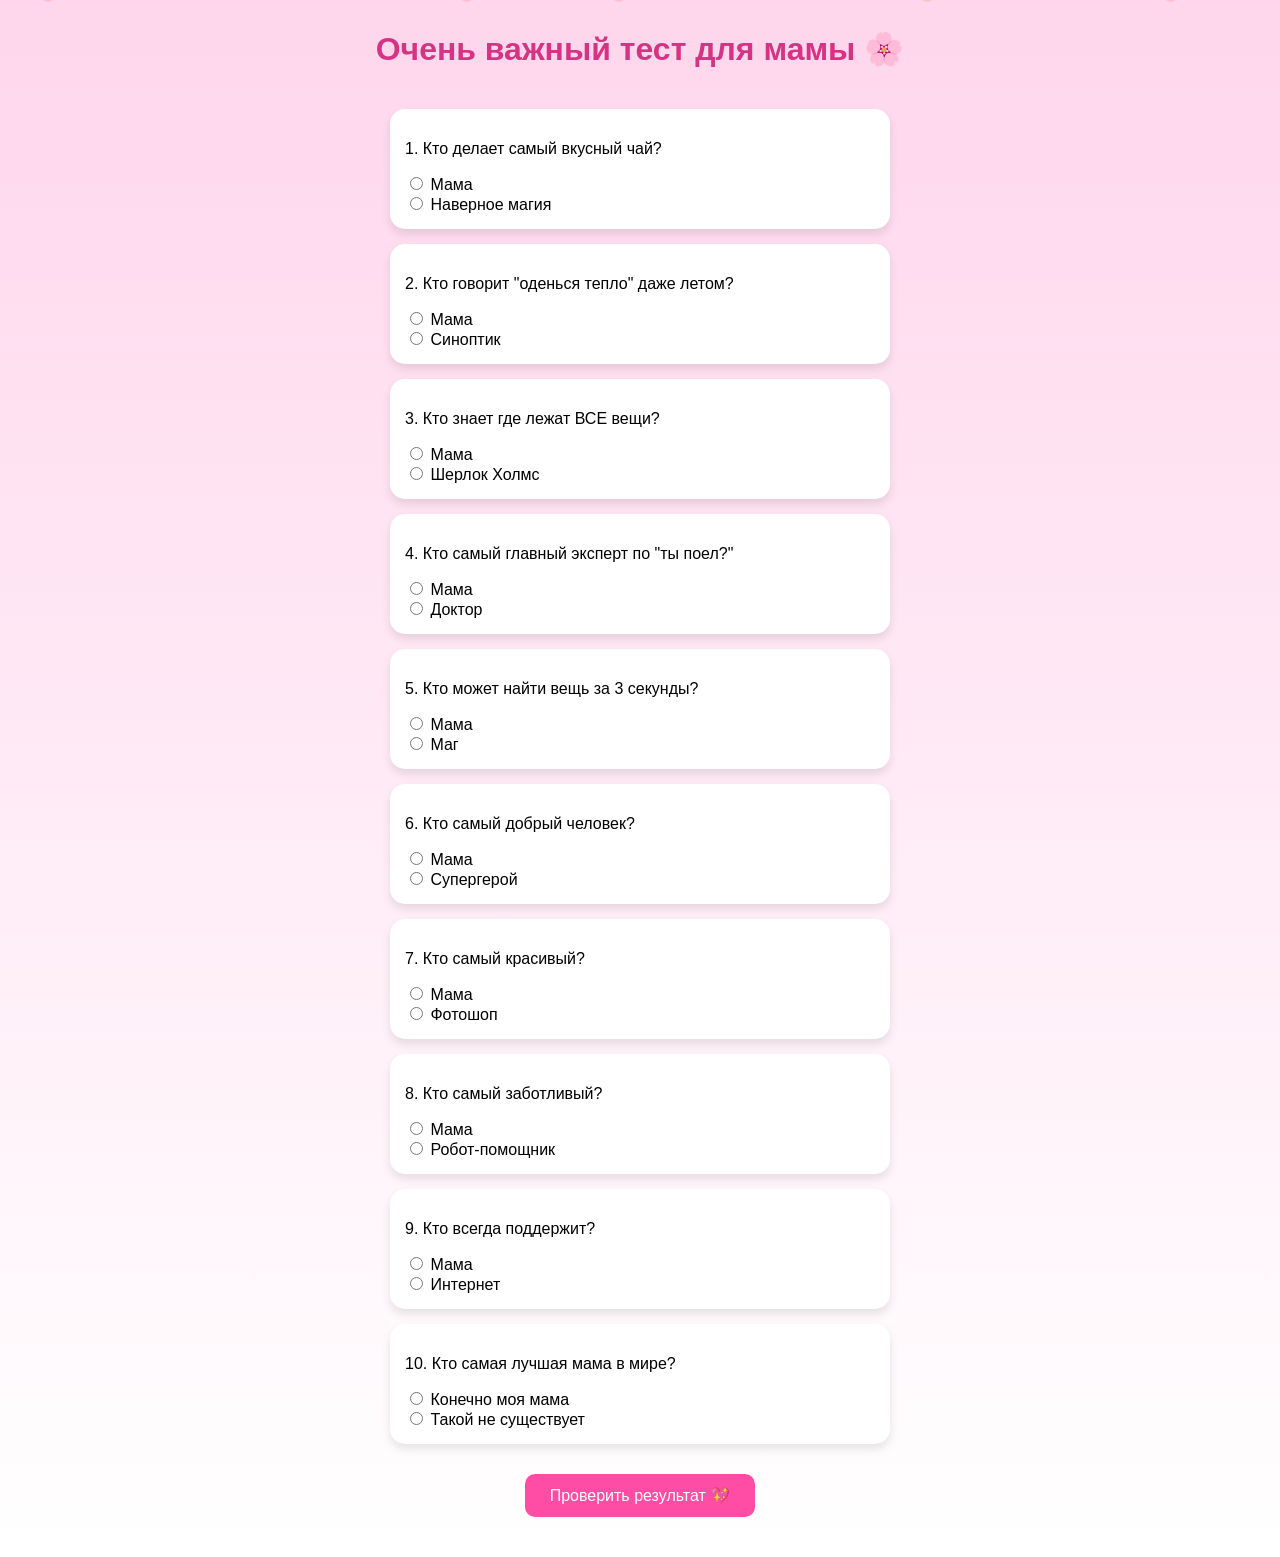
==== index.html @ 48c0c813 "Intial commit" ====
<!DOCTYPE html>
<html lang="ru">
<head>
<meta charset="UTF-8">
<meta name="viewport" content="width=device-width, initial-scale=1.0">
<title>Тест для мамы 💖</title>

<style>

body{
margin:0;
font-family:Arial;
text-align:center;
background:linear-gradient(180deg,#ffd6ec,#fff);
overflow-x:hidden;
}

h1{
color:#d63384;
margin-top:30px;
}

.container{
max-width:500px;
margin:auto;
padding:20px;
}

.question{
background:white;
padding:15px;
border-radius:15px;
margin-bottom:15px;
box-shadow:0 5px 10px rgba(0,0,0,0.1);
text-align:left;
}

button{
padding:12px 25px;
border:none;
border-radius:10px;
background:#ff4da6;
color:white;
font-size:16px;
margin-top:15px;
cursor:pointer;
}

#result{
font-size:20px;
margin-top:20px;
color:#d63384;
}

.petal{
position:fixed;
top:-10px;
width:12px;
height:12px;
background:pink;
border-radius:50%;
animation:fall linear;
}

@keyframes fall{
to{
transform:translateY(110vh);
}
}

</style>

</head>

<body>

<h1>Очень важный тест для мамы 🌸</h1>

<div class="container">

<div class="question">
<p>1. Кто делает самый вкусный чай?</p>
<label><input type="radio" name="q1" value="1"> Мама</label><br>
<label><input type="radio" name="q1" value="0"> Наверное магия</label>
</div>

<div class="question">
<p>2. Кто говорит "оденься тепло" даже летом?</p>
<label><input type="radio" name="q2" value="1"> Мама</label><br>
<label><input type="radio" name="q2" value="0"> Синоптик</label>
</div>

<div class="question">
<p>3. Кто знает где лежат ВСЕ вещи?</p>
<label><input type="radio" name="q3" value="1"> Мама</label><br>
<label><input type="radio" name="q3" value="0"> Шерлок Холмс</label>
</div>

<div class="question">
<p>4. Кто самый главный эксперт по "ты поел?"</p>
<label><input type="radio" name="q4" value="1"> Мама</label><br>
<label><input type="radio" name="q4" value="0"> Доктор</label>
</div>

<div class="question">
<p>5. Кто может найти вещь за 3 секунды?</p>
<label><input type="radio" name="q5" value="1"> Мама</label><br>
<label><input type="radio" name="q5" value="0"> Маг</label>
</div>

<div class="question">
<p>6. Кто самый добрый человек?</p>
<label><input type="radio" name="q6" value="1"> Мама</label><br>
<label><input type="radio" name="q6" value="0"> Супергерой</label>
</div>

<div class="question">
<p>7. Кто самый красивый?</p>
<label><input type="radio" name="q7" value="1"> Мама</label><br>
<label><input type="radio" name="q7" value="0"> Фотошоп</label>
</div>

<div class="question">
<p>8. Кто самый заботливый?</p>
<label><input type="radio" name="q8" value="1"> Мама</label><br>
<label><input type="radio" name="q8" value="0"> Робот-помощник</label>
</div>

<div class="question">
<p>9. Кто всегда поддержит?</p>
<label><input type="radio" name="q9" value="1"> Мама</label><br>
<label><input type="radio" name="q9" value="0"> Интернет</label>
</div>

<div class="question">
<p>10. Кто самая лучшая мама в мире?</p>
<label><input type="radio" name="q10" value="1"> Конечно моя мама</label><br>
<label><input type="radio" name="q10" value="0"> Такой не существует</label>
</div>

<button onclick="checkTest()">Проверить результат 💖</button>

<div id="result"></div>

<button id="okBtn" style="display:none" onclick="goToCard()">OK</button>

</div>

<script>

function checkTest(){

let score=0;

for(let i=1;i<=10;i++){

let q=document.querySelector('input[name="q'+i+'"]:checked');

if(q) score+=Number(q.value);

}

let result=document.getElementById("result");

if(score==10){

result.innerText="Результат: 10/10! 🎉 Ты официально идеальная мама!";

}else{

result.innerText="Результат: "+score+"/10. Но этот тест ничего не решает — ты всё равно идеальная мама ❤️";

}

document.getElementById("okBtn").style.display="inline-block";

}

function goToCard(){
window.location.href="card.html";
}

function createPetal(){

let petal=document.createElement("div");
petal.className="petal";

petal.style.left=Math.random()*100+"vw";
petal.style.animationDuration=(Math.random()*5+5)+"s";

document.body.appendChild(petal);

setTimeout(()=>petal.remove(),10000);

}

setInterval(createPetal,300);

</script>

</body>
</html>
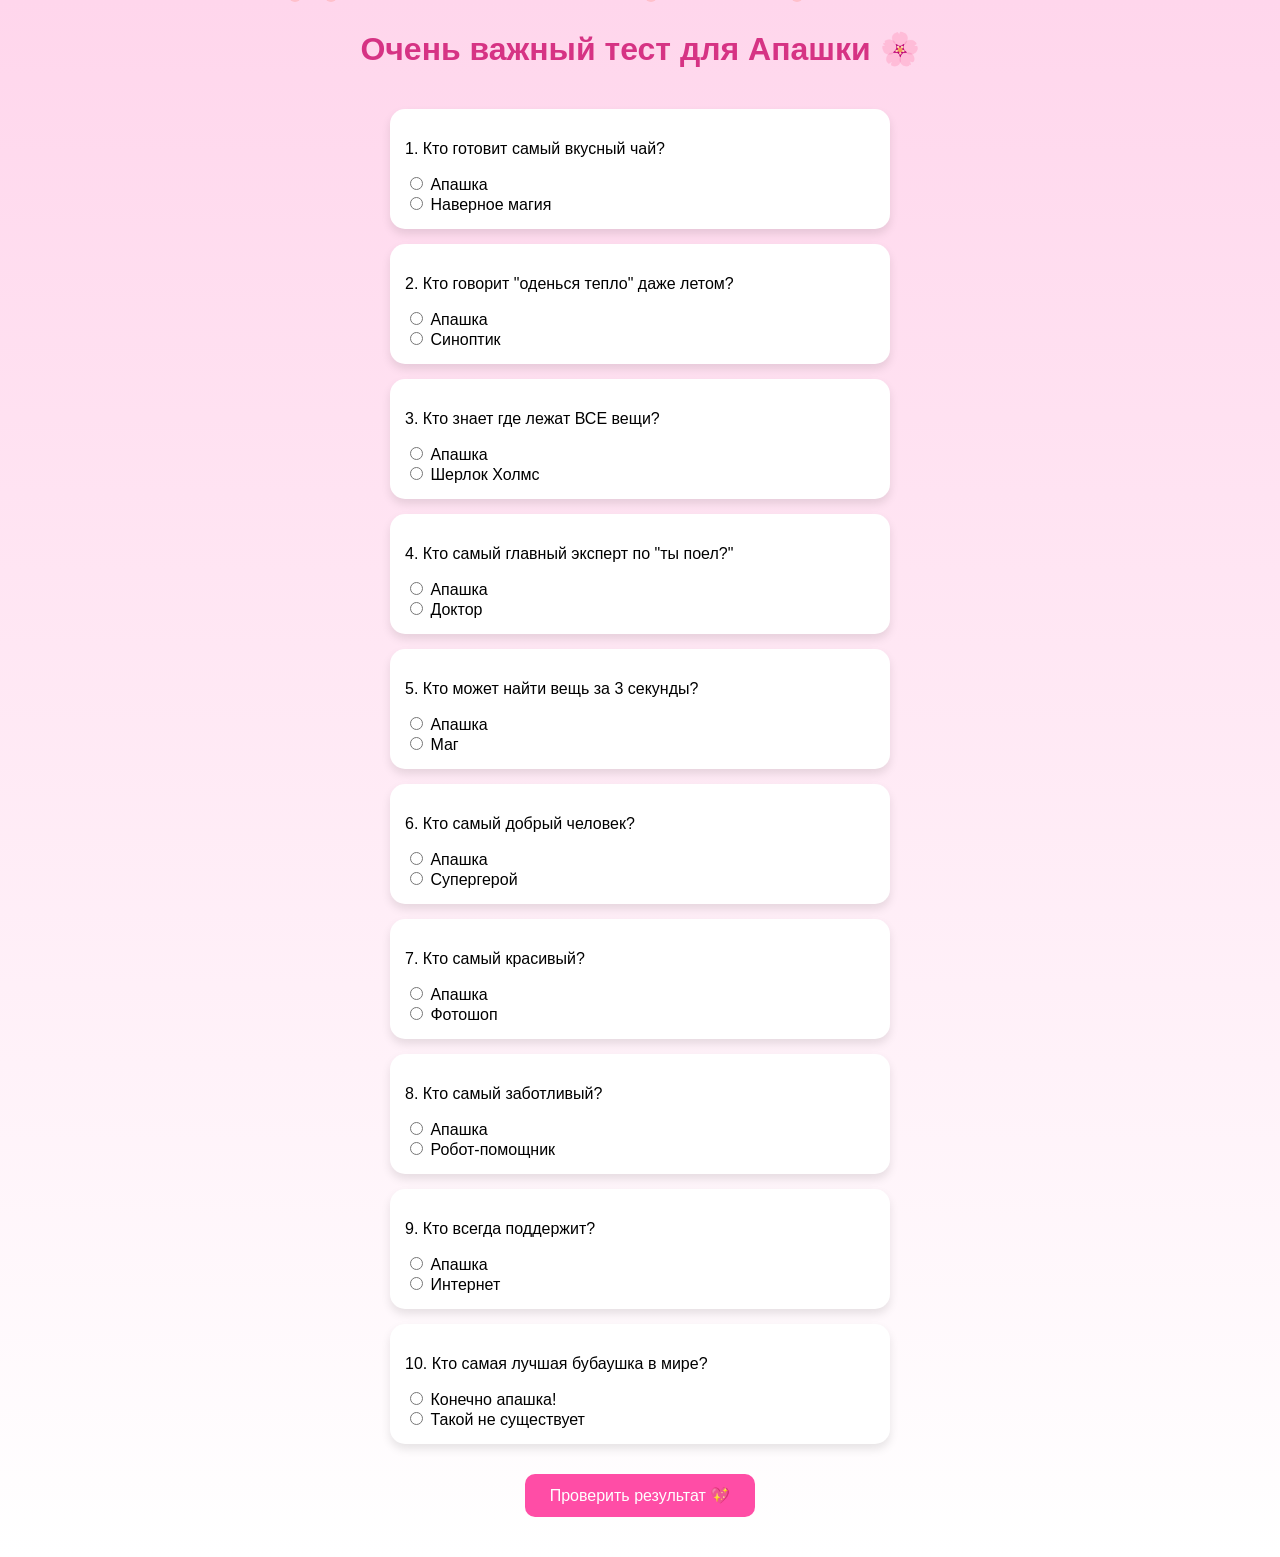
==== commit 7208a1b2: "Add files via upload" ====
--- a/index.html
+++ b/index.html
@@ -1,202 +1,181 @@
-<!DOCTYPE html>
-<html lang="ru">
-<head>
-<meta charset="UTF-8">
-<meta name="viewport" content="width=device-width, initial-scale=1.0">
-<title>Тест для мамы 💖</title>
-
-<style>
-
-body{
-margin:0;
-font-family:Arial;
-text-align:center;
-background:linear-gradient(180deg,#ffd6ec,#fff);
-overflow-x:hidden;
-}
-
-h1{
-color:#d63384;
-margin-top:30px;
-}
-
-.container{
-max-width:500px;
-margin:auto;
-padding:20px;
-}
-
-.question{
-background:white;
-padding:15px;
-border-radius:15px;
-margin-bottom:15px;
-box-shadow:0 5px 10px rgba(0,0,0,0.1);
-text-align:left;
-}
-
-button{
-padding:12px 25px;
-border:none;
-border-radius:10px;
-background:#ff4da6;
-color:white;
-font-size:16px;
-margin-top:15px;
-cursor:pointer;
-}
-
-#result{
-font-size:20px;
-margin-top:20px;
-color:#d63384;
-}
-
-.petal{
-position:fixed;
-top:-10px;
-width:12px;
-height:12px;
-background:pink;
-border-radius:50%;
-animation:fall linear;
-}
-
-@keyframes fall{
-to{
-transform:translateY(110vh);
-}
-}
-
-</style>
-
-</head>
-
-<body>
-
-<h1>Очень важный тест для мамы 🌸</h1>
-
-<div class="container">
-
-<div class="question">
-<p>1. Кто делает самый вкусный чай?</p>
-<label><input type="radio" name="q1" value="1"> Мама</label><br>
-<label><input type="radio" name="q1" value="0"> Наверное магия</label>
-</div>
-
-<div class="question">
-<p>2. Кто говорит "оденься тепло" даже летом?</p>
-<label><input type="radio" name="q2" value="1"> Мама</label><br>
-<label><input type="radio" name="q2" value="0"> Синоптик</label>
-</div>
-
-<div class="question">
-<p>3. Кто знает где лежат ВСЕ вещи?</p>
-<label><input type="radio" name="q3" value="1"> Мама</label><br>
-<label><input type="radio" name="q3" value="0"> Шерлок Холмс</label>
-</div>
-
-<div class="question">
-<p>4. Кто самый главный эксперт по "ты поел?"</p>
-<label><input type="radio" name="q4" value="1"> Мама</label><br>
-<label><input type="radio" name="q4" value="0"> Доктор</label>
-</div>
-
-<div class="question">
-<p>5. Кто может найти вещь за 3 секунды?</p>
-<label><input type="radio" name="q5" value="1"> Мама</label><br>
-<label><input type="radio" name="q5" value="0"> Маг</label>
-</div>
-
-<div class="question">
-<p>6. Кто самый добрый человек?</p>
-<label><input type="radio" name="q6" value="1"> Мама</label><br>
-<label><input type="radio" name="q6" value="0"> Супергерой</label>
-</div>
-
-<div class="question">
-<p>7. Кто самый красивый?</p>
-<label><input type="radio" name="q7" value="1"> Мама</label><br>
-<label><input type="radio" name="q7" value="0"> Фотошоп</label>
-</div>
-
-<div class="question">
-<p>8. Кто самый заботливый?</p>
-<label><input type="radio" name="q8" value="1"> Мама</label><br>
-<label><input type="radio" name="q8" value="0"> Робот-помощник</label>
-</div>
-
-<div class="question">
-<p>9. Кто всегда поддержит?</p>
-<label><input type="radio" name="q9" value="1"> Мама</label><br>
-<label><input type="radio" name="q9" value="0"> Интернет</label>
-</div>
-
-<div class="question">
-<p>10. Кто самая лучшая мама в мире?</p>
-<label><input type="radio" name="q10" value="1"> Конечно моя мама</label><br>
-<label><input type="radio" name="q10" value="0"> Такой не существует</label>
-</div>
-
-<button onclick="checkTest()">Проверить результат 💖</button>
-
-<div id="result"></div>
-
-<button id="okBtn" style="display:none" onclick="goToCard()">OK</button>
-
-</div>
-
-<script>
-
-function checkTest(){
-
-let score=0;
-
-for(let i=1;i<=10;i++){
-
-let q=document.querySelector('input[name="q'+i+'"]:checked');
-
-if(q) score+=Number(q.value);
-
-}
-
-let result=document.getElementById("result");
-
-if(score==10){
-
-result.innerText="Результат: 10/10! 🎉 Ты официально идеальная мама!";
-
-}else{
-
-result.innerText="Результат: "+score+"/10. Но этот тест ничего не решает — ты всё равно идеальная мама ❤️";
-
-}
-
-document.getElementById("okBtn").style.display="inline-block";
-
-}
-
-function goToCard(){
-window.location.href="card.html";
-}
-
-function createPetal(){
-
-let petal=document.createElement("div");
-petal.className="petal";
-
-petal.style.left=Math.random()*100+"vw";
-petal.style.animationDuration=(Math.random()*5+5)+"s";
-
-document.body.appendChild(petal);
-
-setTimeout(()=>petal.remove(),10000);
-
-}
-
-setInterval(createPetal,300);
-
-</script>
-
-</body>
+<!DOCTYPE html>
+<html lang="ru">
+<head>
+<meta charset="UTF-8">
+<meta name="viewport" content="width=device-width, initial-scale=1.0">
+<title>Тест для Апашка 💖</title>
+
+<style>
+body{
+  margin:0;
+  font-family:Arial;
+  text-align:center;
+  background:linear-gradient(180deg,#ffd6ec,#fff);
+  overflow-x:hidden;
+}
+
+h1{
+  color:#d63384;
+  margin-top:30px;
+}
+
+.container{
+  max-width:500px;
+  margin:auto;
+  padding:20px;
+}
+
+.question{
+  background:white;
+  padding:15px;
+  border-radius:15px;
+  margin-bottom:15px;
+  box-shadow:0 5px 10px rgba(0,0,0,0.1);
+  text-align:left;
+}
+
+button{
+  padding:12px 25px;
+  border:none;
+  border-radius:10px;
+  background:#ff4da6;
+  color:white;
+  font-size:16px;
+  margin-top:15px;
+  cursor:pointer;
+}
+
+#result{
+  font-size:20px;
+  margin-top:20px;
+  color:#d63384;
+}
+
+.petal{
+  position:fixed;
+  top:-10px;
+  width:12px;
+  height:12px;
+  background:pink;
+  border-radius:50%;
+  animation:fall linear;
+}
+
+@keyframes fall{
+  to{
+    transform:translateY(110vh);
+  }
+}
+</style>
+
+</head>
+
+<body>
+
+<h1>Очень важный тест для Апашки 🌸</h1>
+
+<div class="container">
+
+<div class="question">
+<p>1. Кто готовит самый вкусный чай?</p>
+<label><input type="radio" name="q1" value="1"> Апашка</label><br>
+<label><input type="radio" name="q1" value="0"> Наверное магия</label>
+</div>
+
+<div class="question">
+<p>2. Кто говорит "оденься тепло" даже летом?</p>
+<label><input type="radio" name="q2" value="1"> Апашка</label><br>
+<label><input type="radio" name="q2" value="0"> Синоптик</label>
+</div>
+
+<div class="question">
+<p>3. Кто знает где лежат ВСЕ вещи?</p>
+<label><input type="radio" name="q3" value="1"> Апашка</label><br>
+<label><input type="radio" name="q3" value="0"> Шерлок Холмс</label>
+</div>
+
+<div class="question">
+<p>4. Кто самый главный эксперт по "ты поел?"</p>
+<label><input type="radio" name="q4" value="1"> Апашка</label><br>
+<label><input type="radio" name="q4" value="0"> Доктор</label>
+</div>
+
+<div class="question">
+<p>5. Кто может найти вещь за 3 секунды?</p>
+<label><input type="radio" name="q5" value="1"> Апашка</label><br>
+<label><input type="radio" name="q5" value="0"> Маг</label>
+</div>
+
+<div class="question">
+<p>6. Кто самый добрый человек?</p>
+<label><input type="radio" name="q6" value="1"> Апашка</label><br>
+<label><input type="radio" name="q6" value="0"> Супергерой</label>
+</div>
+
+<div class="question">
+<p>7. Кто самый красивый?</p>
+<label><input type="radio" name="q7" value="1"> Апашка</label><br>
+<label><input type="radio" name="q7" value="0"> Фотошоп</label>
+</div>
+
+<div class="question">
+<p>8. Кто самый заботливый?</p>
+<label><input type="radio" name="q8" value="1"> Апашка</label><br>
+<label><input type="radio" name="q8" value="0"> Робот-помощник</label>
+</div>
+
+<div class="question">
+<p>9. Кто всегда поддержит?</p>
+<label><input type="radio" name="q9" value="1"> Апашка</label><br>
+<label><input type="radio" name="q9" value="0"> Интернет</label>
+</div>
+
+<div class="question">
+<p>10. Кто самая лучшая бубаушка в мире?</p>
+<label><input type="radio" name="q10" value="1"> Конечно апашка!</label><br>
+<label><input type="radio" name="q10" value="0"> Такой не существует</label>
+</div>
+
+<button onclick="checkTest()">Проверить результат 💖</button>
+
+<div id="result"></div>
+<button id="okBtn" style="display:none" onclick="goToCard()">OK</button>
+
+</div>
+
+<script>
+function checkTest(){
+  let score=0;
+  for(let i=1;i<=10;i++){
+    let q=document.querySelector('input[name="q'+i+'"]:checked');
+    if(q) score+=Number(q.value);
+  }
+
+  let result=document.getElementById("result");
+  if(score==10){
+    result.innerText="Результат: 10/10! 🎉 Апашка — супергерой дня!";
+  }else{
+    result.innerText="Результат: "+score+"/10. Но апашка всё равно лучшая ❤️";
+  }
+
+  document.getElementById("okBtn").style.display="inline-block";
+}
+
+function goToCard(){
+  window.location.href="card.html";
+}
+
+function createPetal(){
+  let petal=document.createElement("div");
+  petal.className="petal";
+  petal.style.left=Math.random()*100+"vw";
+  petal.style.animationDuration=(Math.random()*5+5)+"s";
+  document.body.appendChild(petal);
+  setTimeout(()=>petal.remove(),10000);
+}
+
+setInterval(createPetal,300);
+</script>
+
+</body>
 </html>
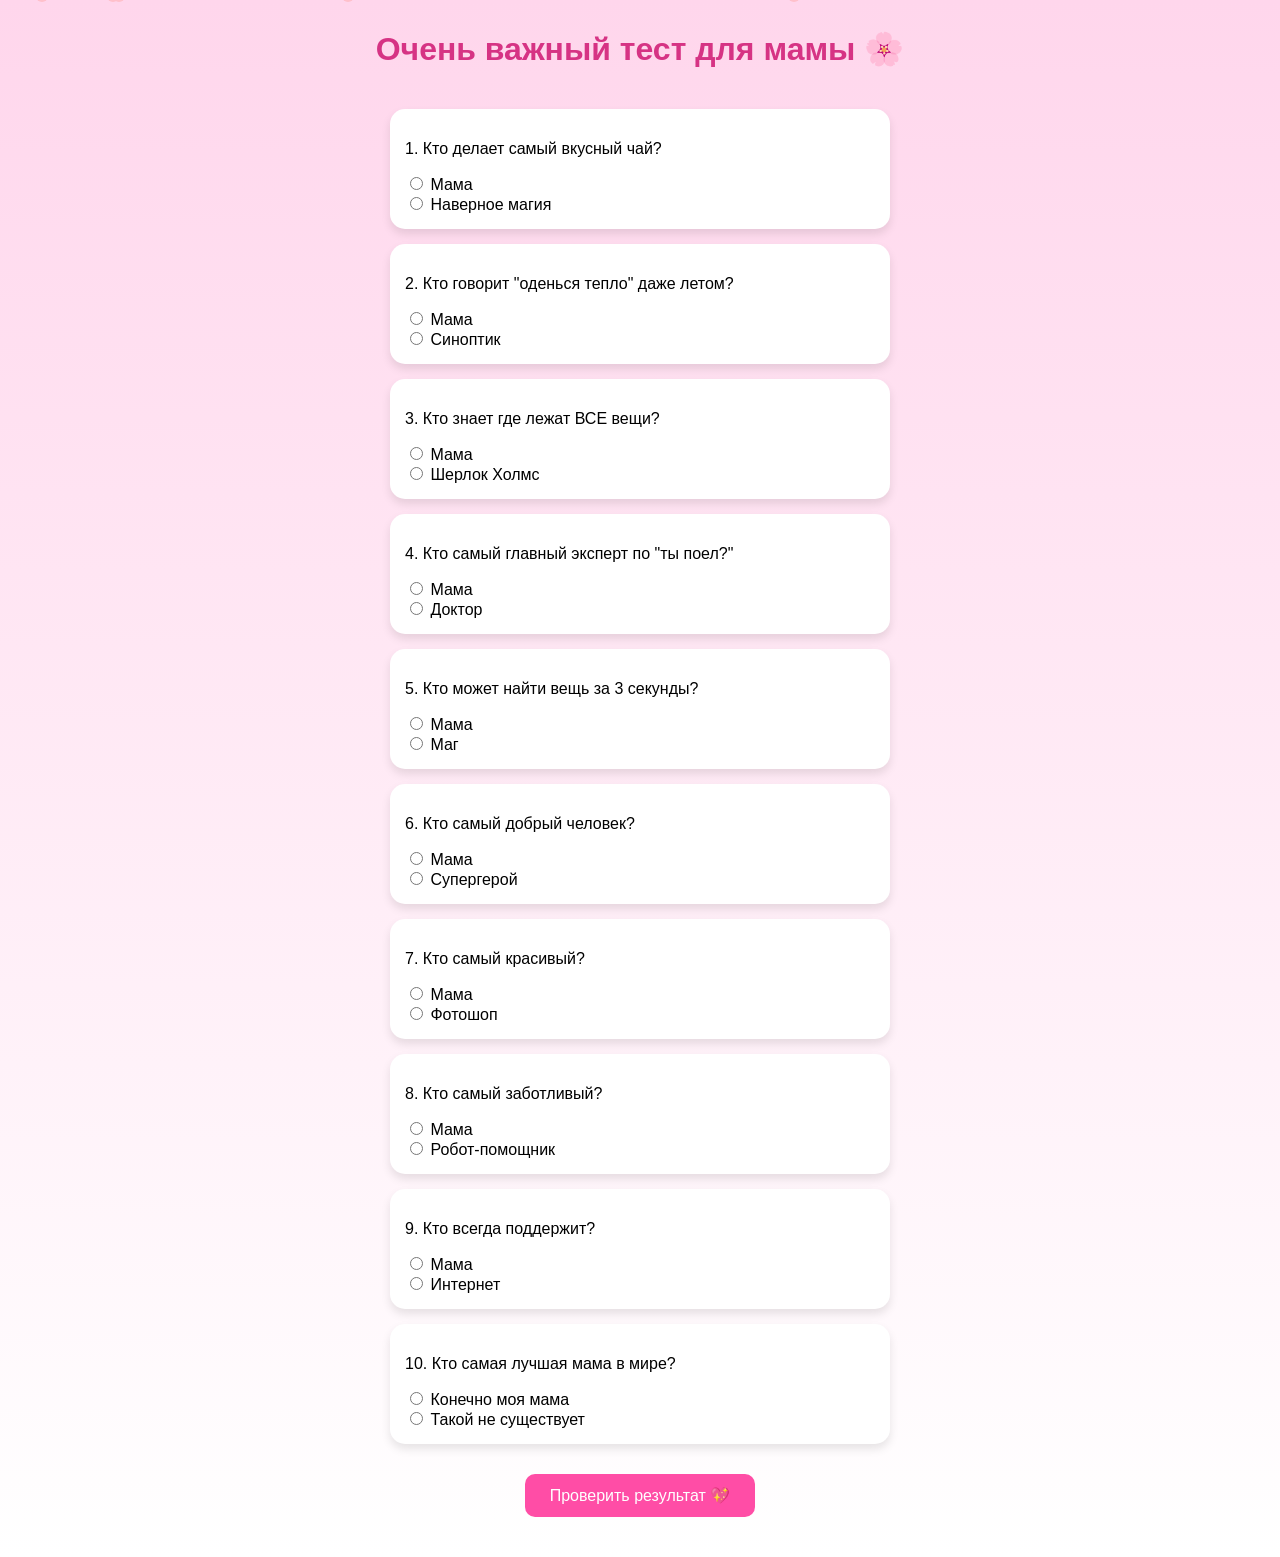
==== commit 79a00403: "Add files via upload" ====
--- a/index.html
+++ b/index.html
@@ -1,181 +1 @@
-<!DOCTYPE html>
-<html lang="ru">
-<head>
-<meta charset="UTF-8">
-<meta name="viewport" content="width=device-width, initial-scale=1.0">
-<title>Тест для Апашка 💖</title>
-
-<style>
-body{
-  margin:0;
-  font-family:Arial;
-  text-align:center;
-  background:linear-gradient(180deg,#ffd6ec,#fff);
-  overflow-x:hidden;
-}
-
-h1{
-  color:#d63384;
-  margin-top:30px;
-}
-
-.container{
-  max-width:500px;
-  margin:auto;
-  padding:20px;
-}
-
-.question{
-  background:white;
-  padding:15px;
-  border-radius:15px;
-  margin-bottom:15px;
-  box-shadow:0 5px 10px rgba(0,0,0,0.1);
-  text-align:left;
-}
-
-button{
-  padding:12px 25px;
-  border:none;
-  border-radius:10px;
-  background:#ff4da6;
-  color:white;
-  font-size:16px;
-  margin-top:15px;
-  cursor:pointer;
-}
-
-#result{
-  font-size:20px;
-  margin-top:20px;
-  color:#d63384;
-}
-
-.petal{
-  position:fixed;
-  top:-10px;
-  width:12px;
-  height:12px;
-  background:pink;
-  border-radius:50%;
-  animation:fall linear;
-}
-
-@keyframes fall{
-  to{
-    transform:translateY(110vh);
-  }
-}
-</style>
-
-</head>
-
-<body>
-
-<h1>Очень важный тест для Апашки 🌸</h1>
-
-<div class="container">
-
-<div class="question">
-<p>1. Кто готовит самый вкусный чай?</p>
-<label><input type="radio" name="q1" value="1"> Апашка</label><br>
-<label><input type="radio" name="q1" value="0"> Наверное магия</label>
-</div>
-
-<div class="question">
-<p>2. Кто говорит "оденься тепло" даже летом?</p>
-<label><input type="radio" name="q2" value="1"> Апашка</label><br>
-<label><input type="radio" name="q2" value="0"> Синоптик</label>
-</div>
-
-<div class="question">
-<p>3. Кто знает где лежат ВСЕ вещи?</p>
-<label><input type="radio" name="q3" value="1"> Апашка</label><br>
-<label><input type="radio" name="q3" value="0"> Шерлок Холмс</label>
-</div>
-
-<div class="question">
-<p>4. Кто самый главный эксперт по "ты поел?"</p>
-<label><input type="radio" name="q4" value="1"> Апашка</label><br>
-<label><input type="radio" name="q4" value="0"> Доктор</label>
-</div>
-
-<div class="question">
-<p>5. Кто может найти вещь за 3 секунды?</p>
-<label><input type="radio" name="q5" value="1"> Апашка</label><br>
-<label><input type="radio" name="q5" value="0"> Маг</label>
-</div>
-
-<div class="question">
-<p>6. Кто самый добрый человек?</p>
-<label><input type="radio" name="q6" value="1"> Апашка</label><br>
-<label><input type="radio" name="q6" value="0"> Супергерой</label>
-</div>
-
-<div class="question">
-<p>7. Кто самый красивый?</p>
-<label><input type="radio" name="q7" value="1"> Апашка</label><br>
-<label><input type="radio" name="q7" value="0"> Фотошоп</label>
-</div>
-
-<div class="question">
-<p>8. Кто самый заботливый?</p>
-<label><input type="radio" name="q8" value="1"> Апашка</label><br>
-<label><input type="radio" name="q8" value="0"> Робот-помощник</label>
-</div>
-
-<div class="question">
-<p>9. Кто всегда поддержит?</p>
-<label><input type="radio" name="q9" value="1"> Апашка</label><br>
-<label><input type="radio" name="q9" value="0"> Интернет</label>
-</div>
-
-<div class="question">
-<p>10. Кто самая лучшая бубаушка в мире?</p>
-<label><input type="radio" name="q10" value="1"> Конечно апашка!</label><br>
-<label><input type="radio" name="q10" value="0"> Такой не существует</label>
-</div>
-
-<button onclick="checkTest()">Проверить результат 💖</button>
-
-<div id="result"></div>
-<button id="okBtn" style="display:none" onclick="goToCard()">OK</button>
-
-</div>
-
-<script>
-function checkTest(){
-  let score=0;
-  for(let i=1;i<=10;i++){
-    let q=document.querySelector('input[name="q'+i+'"]:checked');
-    if(q) score+=Number(q.value);
-  }
-
-  let result=document.getElementById("result");
-  if(score==10){
-    result.innerText="Результат: 10/10! 🎉 Апашка — супергерой дня!";
-  }else{
-    result.innerText="Результат: "+score+"/10. Но апашка всё равно лучшая ❤️";
-  }
-
-  document.getElementById("okBtn").style.display="inline-block";
-}
-
-function goToCard(){
-  window.location.href="card.html";
-}
-
-function createPetal(){
-  let petal=document.createElement("div");
-  petal.className="petal";
-  petal.style.left=Math.random()*100+"vw";
-  petal.style.animationDuration=(Math.random()*5+5)+"s";
-  document.body.appendChild(petal);
-  setTimeout(()=>petal.remove(),10000);
-}
-
-setInterval(createPetal,300);
-</script>
-
-</body>
-</html>+<!DOCTYPE html> <html lang="ru"> <head> <meta charset="UTF-8"> <meta name="viewport" content="width=device-width, initial-scale=1.0"> <title>Тест для мамы 💖</title> <style> body{ margin:0; font-family:Arial; text-align:center; background:linear-gradient(180deg,#ffd6ec,#fff); overflow-x:hidden; } h1{ color:#d63384; margin-top:30px; } .container{ max-width:500px; margin:auto; padding:20px; } .question{ background:white; padding:15px; border-radius:15px; margin-bottom:15px; box-shadow:0 5px 10px rgba(0,0,0,0.1); text-align:left; } button{ padding:12px 25px; border:none; border-radius:10px; background:#ff4da6; color:white; font-size:16px; margin-top:15px; cursor:pointer; } #result{ font-size:20px; margin-top:20px; color:#d63384; } .petal{ position:fixed; top:-10px; width:12px; height:12px; background:pink; border-radius:50%; animation:fall linear; } @keyframes fall{ to{ transform:translateY(110vh); } } </style> </head> <body> <h1>Очень важный тест для мамы 🌸</h1> <div class="container"> <div class="question"> <p>1. Кто делает самый вкусный чай?</p> <label><input type="radio" name="q1" value="1"> Мама</label><br> <label><input type="radio" name="q1" value="0"> Наверное магия</label> </div> <div class="question"> <p>2. Кто говорит "оденься тепло" даже летом?</p> <label><input type="radio" name="q2" value="1"> Мама</label><br> <label><input type="radio" name="q2" value="0"> Синоптик</label> </div> <div class="question"> <p>3. Кто знает где лежат ВСЕ вещи?</p> <label><input type="radio" name="q3" value="1"> Мама</label><br> <label><input type="radio" name="q3" value="0"> Шерлок Холмс</label> </div> <div class="question"> <p>4. Кто самый главный эксперт по "ты поел?"</p> <label><input type="radio" name="q4" value="1"> Мама</label><br> <label><input type="radio" name="q4" value="0"> Доктор</label> </div> <div class="question"> <p>5. Кто может найти вещь за 3 секунды?</p> <label><input type="radio" name="q5" value="1"> Мама</label><br> <label><input type="radio" name="q5" value="0"> Маг</label> </div> <div class="question"> <p>6. Кто самый добрый человек?</p> <label><input type="radio" name="q6" value="1"> Мама</label><br> <label><input type="radio" name="q6" value="0"> Супергерой</label> </div> <div class="question"> <p>7. Кто самый красивый?</p> <label><input type="radio" name="q7" value="1"> Мама</label><br> <label><input type="radio" name="q7" value="0"> Фотошоп</label> </div> <div class="question"> <p>8. Кто самый заботливый?</p> <label><input type="radio" name="q8" value="1"> Мама</label><br> <label><input type="radio" name="q8" value="0"> Робот-помощник</label> </div> <div class="question"> <p>9. Кто всегда поддержит?</p> <label><input type="radio" name="q9" value="1"> Мама</label><br> <label><input type="radio" name="q9" value="0"> Интернет</label> </div> <div class="question"> <p>10. Кто самая лучшая мама в мире?</p> <label><input type="radio" name="q10" value="1"> Конечно моя мама</label><br> <label><input type="radio" name="q10" value="0"> Такой не существует</label> </div> <button onclick="checkTest()">Проверить результат 💖</button> <div id="result"></div> <button id="okBtn" style="display:none" onclick="goToCard()">OK</button> </div> <script> function checkTest(){ let score=0; for(let i=1;i<=10;i++){ let q=document.querySelector('input[name="q'+i+'"]:checked'); if(q) score+=Number(q.value); } let result=document.getElementById("result"); if(score==10){ result.innerText="Результат: 10/10! 🎉 Ты официально идеальная мама!"; }else{ result.innerText="Результат: "+score+"/10. Но этот тест ничего не решает — ты всё равно идеальная мама ❤️"; } document.getElementById("okBtn").style.display="inline-block"; } function goToCard(){ window.location.href="card.html"; } function createPetal(){ let petal=document.createElement("div"); petal.className="petal"; petal.style.left=Math.random()*100+"vw"; petal.style.animationDuration=(Math.random()*5+5)+"s"; document.body.appendChild(petal); setTimeout(()=>petal.remove(),10000); } setInterval(createPetal,300); </script> </body> </html>
